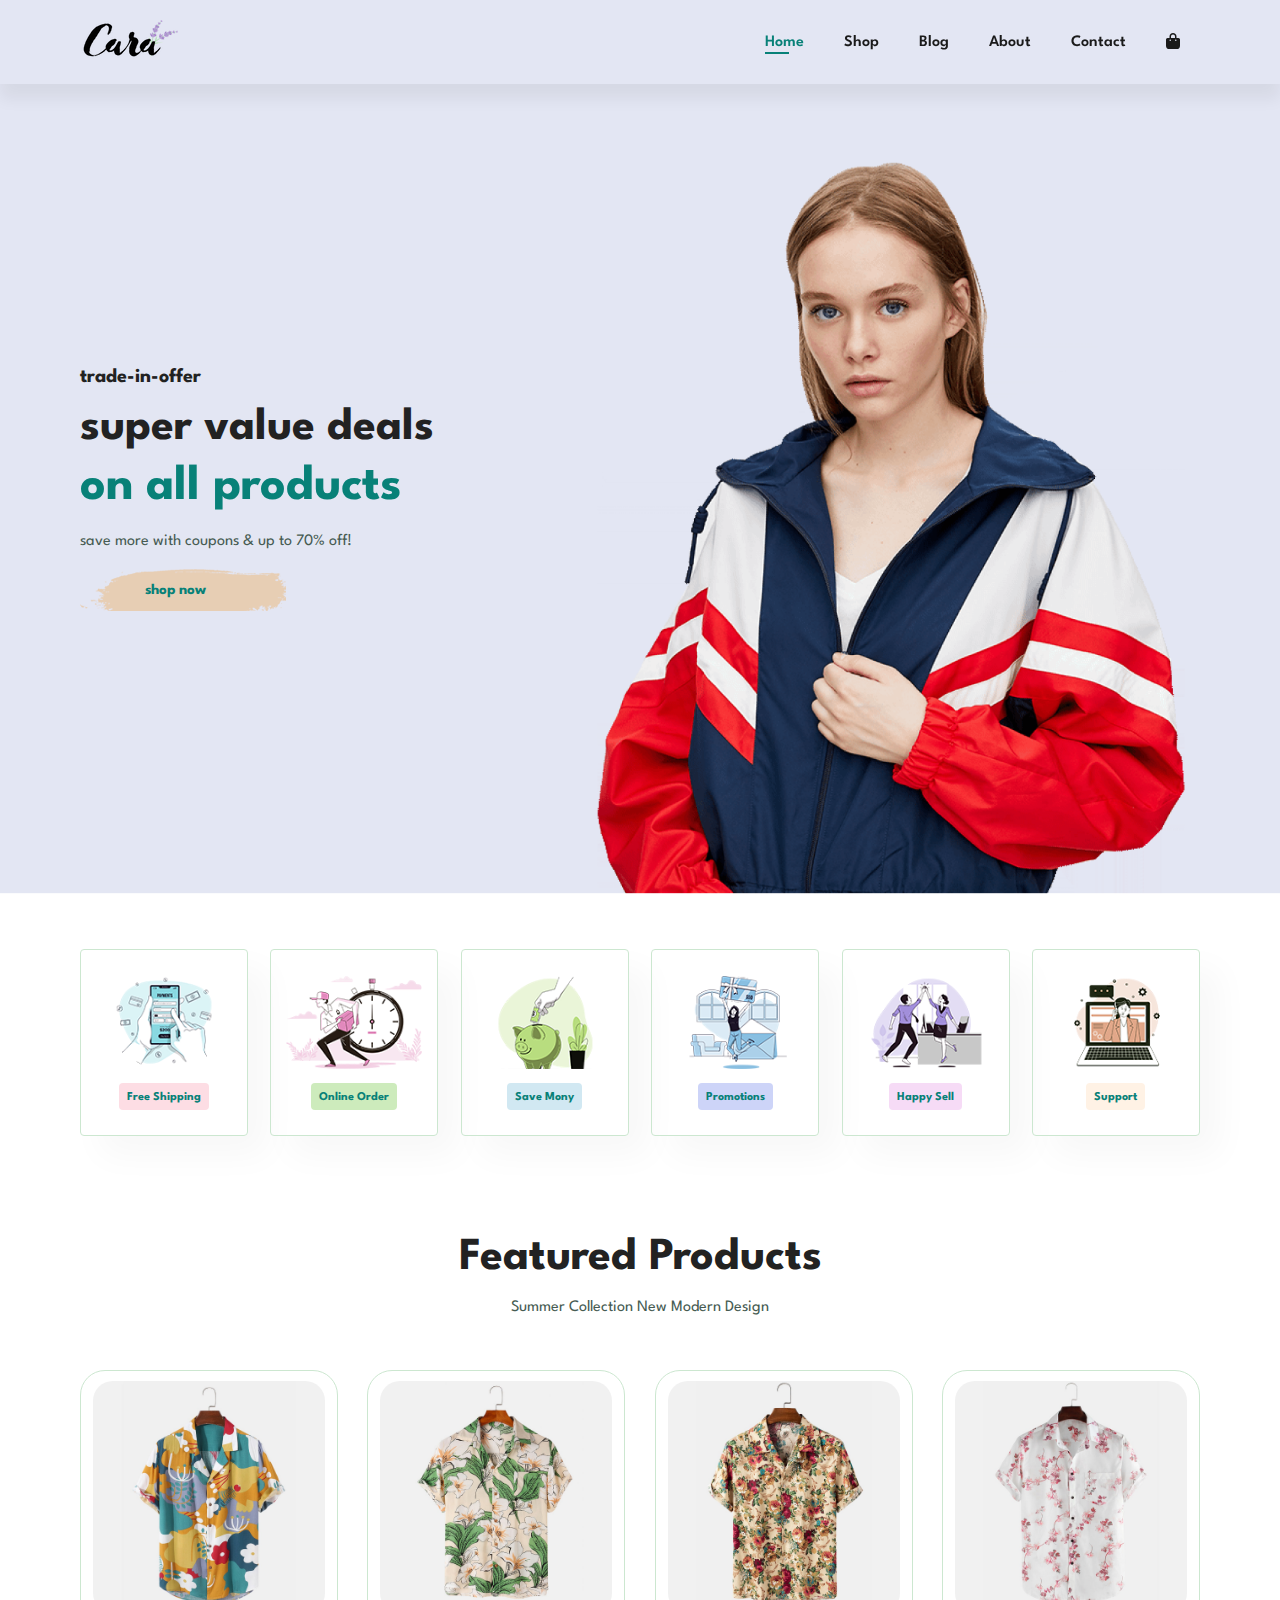
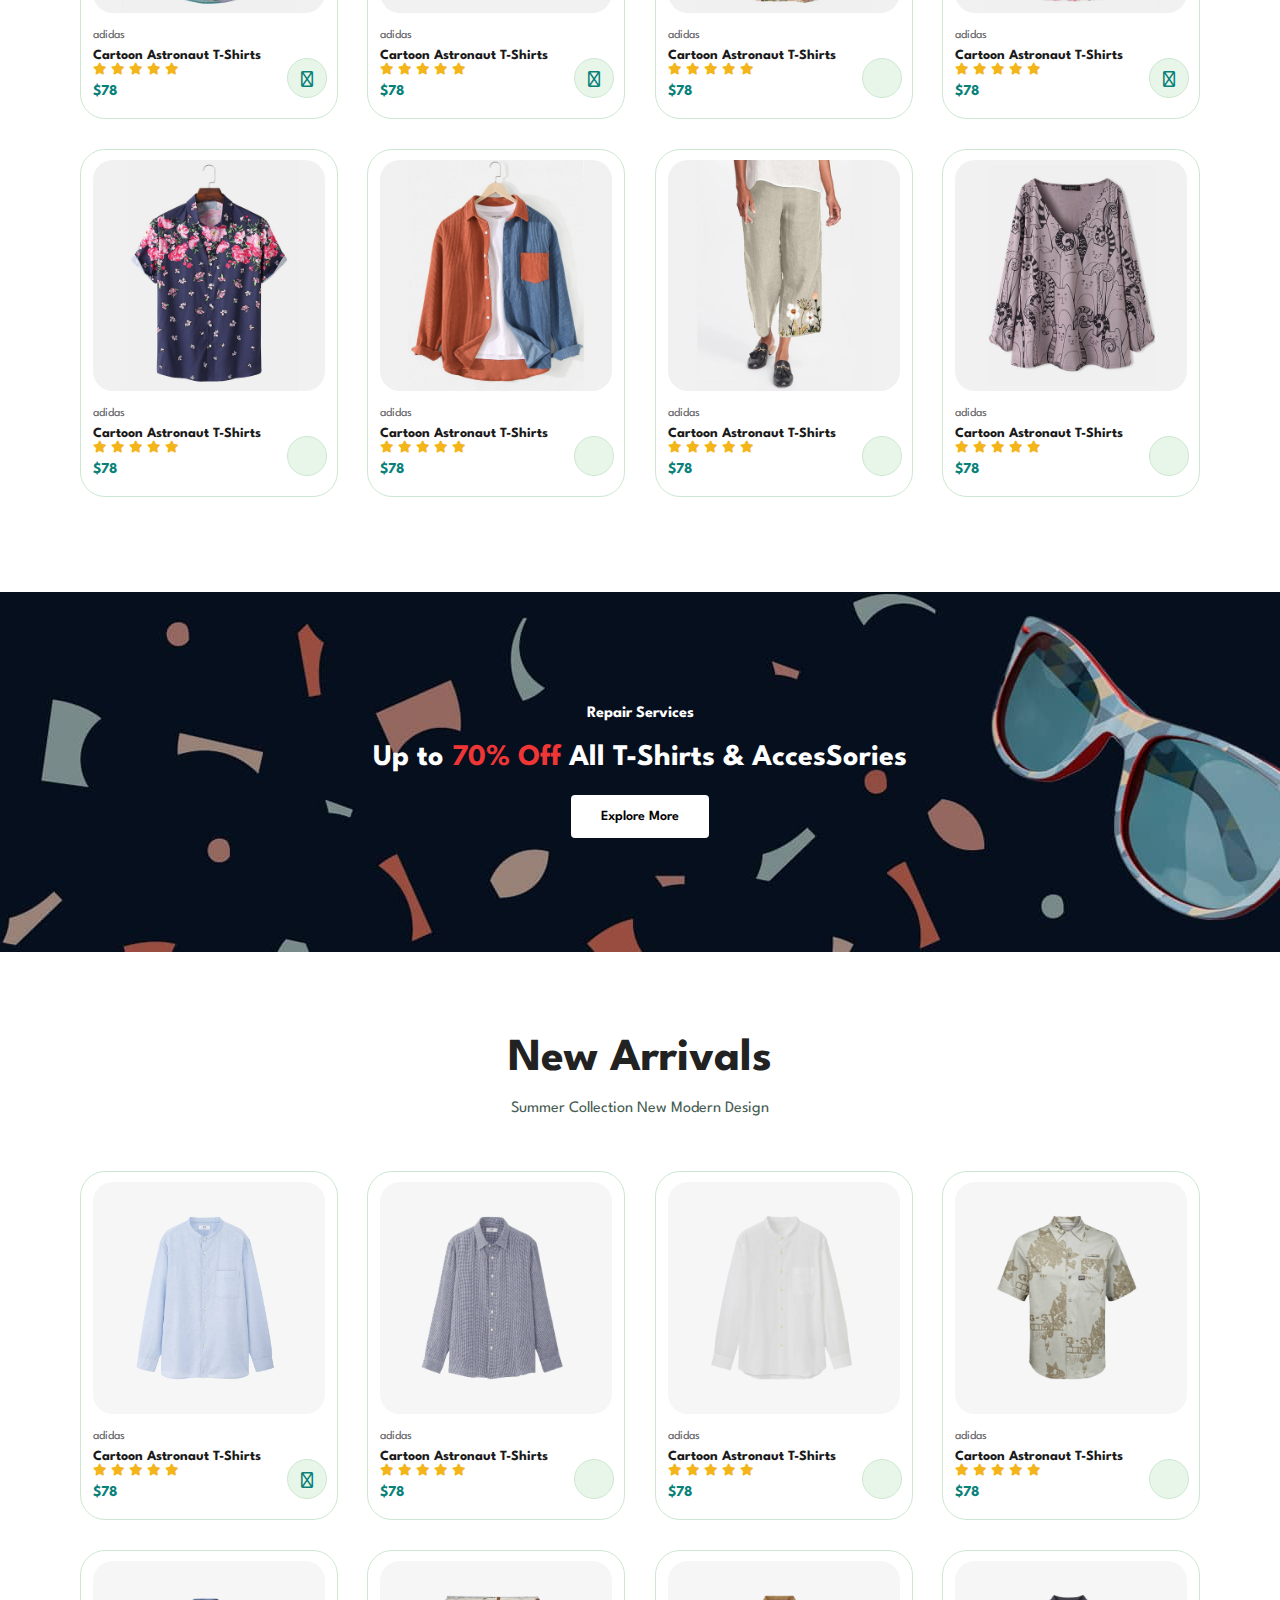
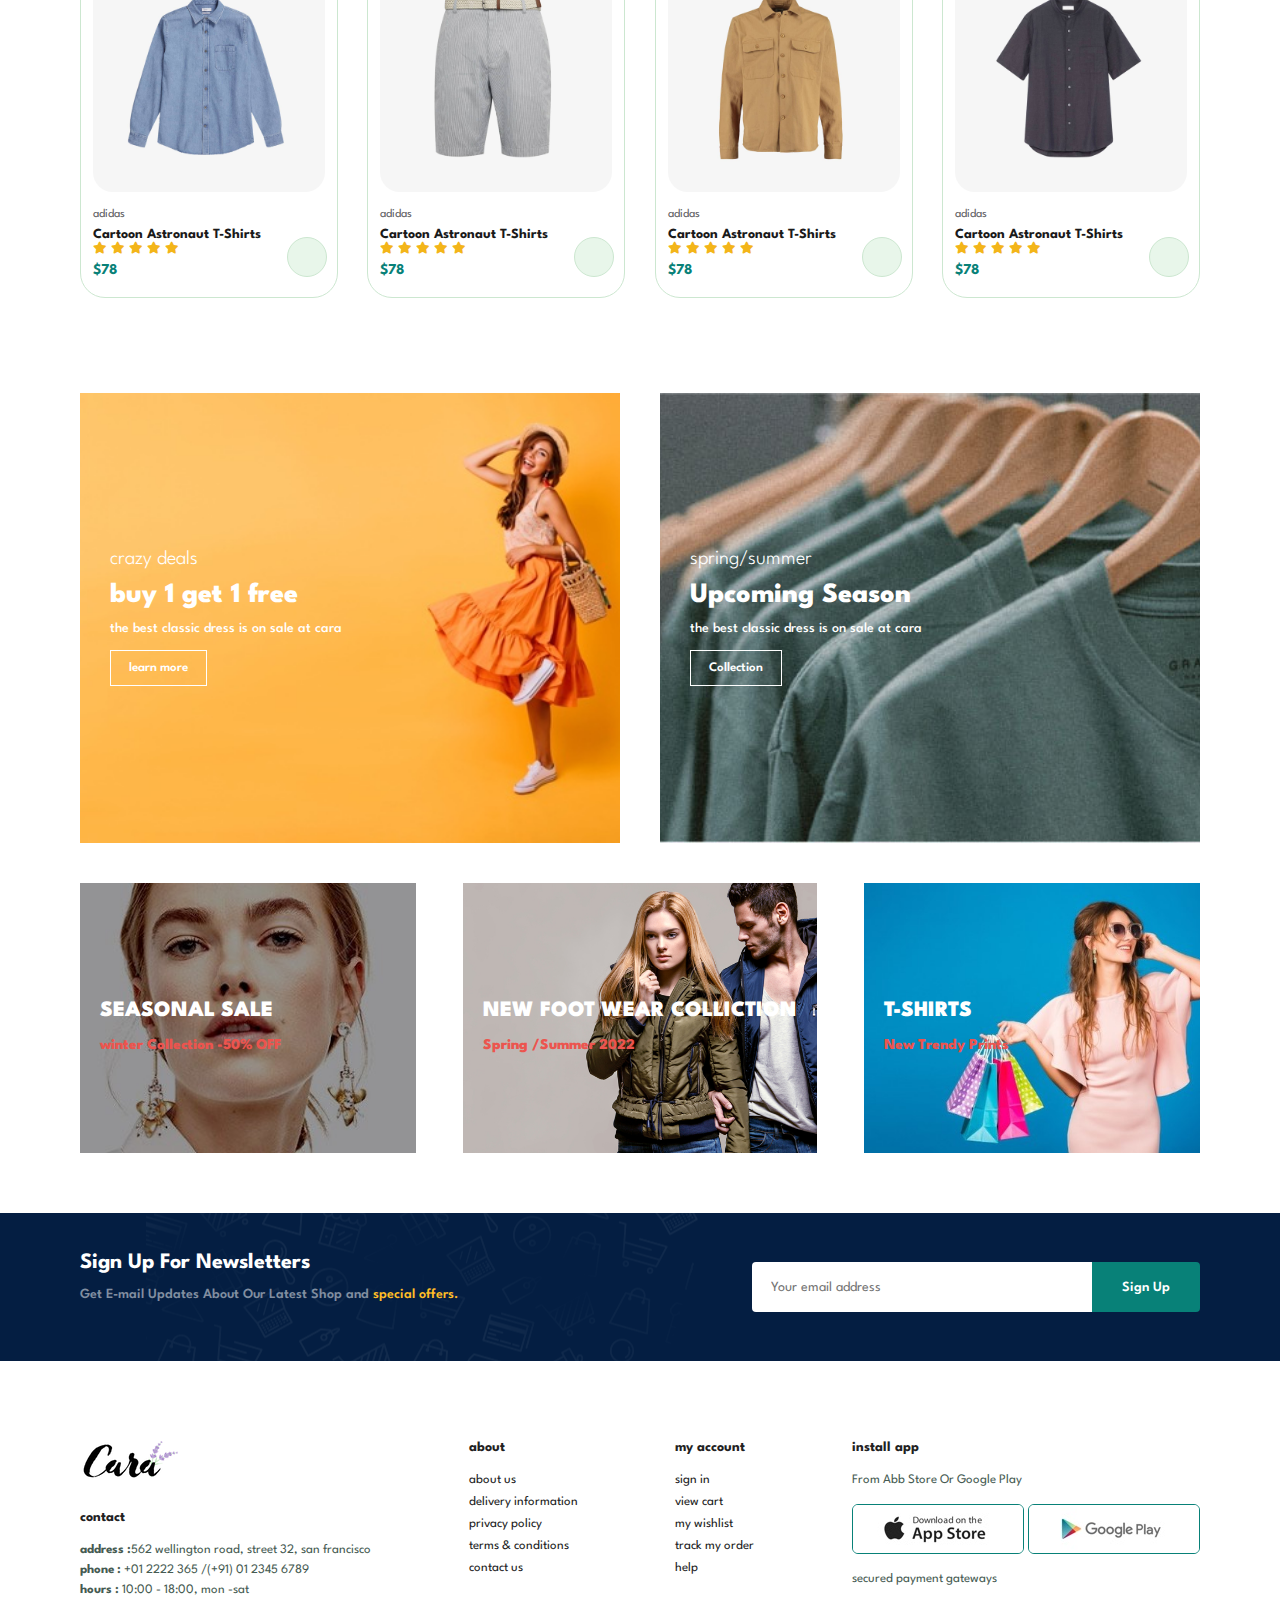
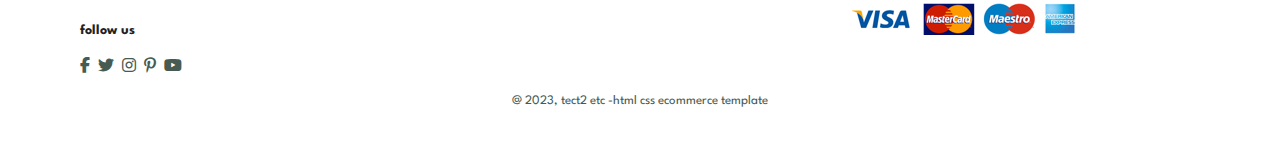
==== index.html @ 705644e5 "first commit" ====
<!DOCTYPE html>
<html lang="en">
  <head>
    <meta charset="UTF-8" />
    <meta name="viewport" content="width=device-width, initial-scale=1.0" />
    <title>Document</title>
    <link rel="stylesheet" href="style.css" />

   
    <link rel="stylesheet" href="https://cdnjs.cloudflare.com/ajax/libs/font-awesome/6.4.2/css/all.min.css">
  </head>
  <body>
    <section id="header">
      <a href=""><img src="img/logo.png" class="logo" alt="" /></a>
      <div>
        <ul id="navbar">
          <li><a class="active" href="index.html">Home</a></li>
          <li><a href="shop.html">Shop</a></li>
          <li><a href="blog.html">Blog</a></li>
          <li><a href="about.html">About</a></li>
          <li><a href="contact.html">Contact</a></li>
          <li id="lg-bag"><a href="cart.html"> <i class="fa-solid fa-bag-shopping"></i></a></li>
          <a href="" id="close"><i class="fa-solid fa-xmark"></i></a>
        </ul>
      </div>
      <div id="mobile">
        <a href="cart.html"> <i class="fa-solid fa-bag-shopping"></i></a>

        <i id="bar" class="fas fa-outdent"></i>
      </div>
    </section>

    <section id="hero">
      <h4>trade-in-offer</h4>
      <h2>super value deals</h2>
      <h1>on all products</h1>
      <p>save more with coupons & up to 70% off!</p>
      <button>shop now</button>
    </section>

    <section id="feature" class="section-p1">
      <div class="fe-box">
        <img src="img/features/f1.png" alt="" />
        <h6>Free Shipping</h6>
      </div>

      <div class="fe-box">
        <img src="img/features/f2.png" alt="" />
        <h6>Online Order</h6>
      </div>
      <div class="fe-box">
        <img src="img/features/f3.png" alt="" />
        <h6>Save Mony</h6>
      </div>
      <div class="fe-box">
        <img src="img/features/f4.png" alt="" />
        <h6>Promotions</h6>
      </div>
      <div class="fe-box">
        <img src="img/features/f5.png" alt="" />
        <h6>Happy Sell</h6>
      </div>
      <div class="fe-box">
        <img src="img/features/f6.png" alt="" />
        <h6>Support</h6>
      </div>
    </section>
    <section id="product1" class="section-p1">
      <h2>Featured Products</h2>
      <p>Summer Collection New Modern Design</p>
      <div class="pro-container">
        <div class="pro">
          <img src="img/products/f1.jpg" alt="" />
          <div class="des">
            <span>adidas</span>
            <h5>Cartoon Astronaut T-Shirts</h5>
            <div class="star">
              <i class="fas fa-star"></i>
              <i class="fas fa-star"></i>
              <i class="fas fa-star"></i>
              <i class="fas fa-star"></i>
              <i class="fas fa-star"></i>
      
            </div>
            <h4>$78</h4>
          </div>
          <a href=""><i class="fa-solid fa-cart-shopping cart" ></i></a>
        </div>
        <div class="pro">
          <img src="img/products/f2.jpg" alt="" />
          <div class="des">
            <span>adidas</span>
            <h5>Cartoon Astronaut T-Shirts</h5>
            <div class="star">
              <i class="fas fa-star"></i>
              <i class="fas fa-star"></i>
              <i class="fas fa-star"></i>
              <i class="fas fa-star"></i>
              <i class="fas fa-star"></i>
            </div>
            <h4>$78</h4>
          </div>
          <a href=""><i class="fa-solid fa-cart-shopping  cart"></i></a>
        </div>
        <div class="pro">
          <img src="img/products/f3.jpg" alt="" />
          <div class="des">
            <span>adidas</span>
            <h5>Cartoon Astronaut T-Shirts</h5>
            <div class="star">
              <i class="fas fa-star"></i>
              <i class="fas fa-star"></i>
              <i class="fas fa-star"></i>
              <i class="fas fa-star"></i>
              <i class="fas fa-star"></i>
            </div>
            <h4>$78</h4>
          </div>
          <a href=""><i class="fal fa-shopping-cart cart"></i></a>
        </div>
        <div class="pro">
          <img src="img/products/f4.jpg" alt="" />
          <div class="des">
            <span>adidas</span>
            <h5>Cartoon Astronaut T-Shirts</h5>
            <div class="star">
              <i class="fas fa-star"></i>
              <i class="fas fa-star"></i>
              <i class="fas fa-star"></i>
              <i class="fas fa-star"></i>
              <i class="fas fa-star"></i>
            </div>
            <h4>$78</h4>
          </div>
          <a href=""><i class="fa-solid fa-cart-shopping cart"></i></a>
        </div>
        <div class="pro">
          <img src="img/products/f5.jpg" alt="" />
          <div class="des">
            <span>adidas</span>
            <h5>Cartoon Astronaut T-Shirts</h5>
            <div class="star">
              <i class="fas fa-star"></i>
              <i class="fas fa-star"></i>
              <i class="fas fa-star"></i>
              <i class="fas fa-star"></i>
              <i class="fas fa-star"></i>
            </div>
            <h4>$78</h4>
          </div>
          <a href=""><i class="fal fa-shopping-cart cart"></i></a>
        </div>
        <div class="pro">
          <img src="img/products/f6.jpg" alt="" />
          <div class="des">
            <span>adidas</span>
            <h5>Cartoon Astronaut T-Shirts</h5>
            <div class="star">
              <i class="fas fa-star"></i>
              <i class="fas fa-star"></i>
              <i class="fas fa-star"></i>
              <i class="fas fa-star"></i>
              <i class="fas fa-star"></i>
            </div>
            <h4>$78</h4>
          </div>
          <a href=""><i class="fal fa-shopping-cart cart"></i></a>
        </div>
        <div class="pro">
          <img src="img/products/f7.jpg" alt="" />
          <div class="des">
            <span>adidas</span>
            <h5>Cartoon Astronaut T-Shirts</h5>
            <div class="star">
              <i class="fas fa-star"></i>
              <i class="fas fa-star"></i>
              <i class="fas fa-star"></i>
              <i class="fas fa-star"></i>
              <i class="fas fa-star"></i>
            </div>
            <h4>$78</h4>
          </div>
          <a href=""><i class="fal fa-shopping-cart cart"></i></a>
        </div>
        <div class="pro">
          <img src="img/products/f8.jpg" alt="" />
          <div class="des">
            <span>adidas</span>
            <h5>Cartoon Astronaut T-Shirts</h5>
            <div class="star">
              <i class="fas fa-star"></i>
              <i class="fas fa-star"></i>
              <i class="fas fa-star"></i>
              <i class="fas fa-star"></i>
              <i class="fas fa-star"></i>
            </div>
            <h4>$78</h4>
          </div>
          <a href=""><i class="fal fa-shopping-cart cart"></i></a>
        </div>
      </div>
    </section>
    <section id="banner" class="section-m1">
      <h4>
        Repair Services
      </h4>
      <h2>Up to <span>70% Off</span> All T-Shirts & AccesSories</h2>
      <button class="normal"> Explore More</button>

    </section>
    <section id="product1" class="section-p1">
        <h2>New Arrivals</h2>
        <p>Summer Collection New Modern Design</p>
        <div class="pro-container">
          <div class="pro">
            <img src="img/products/n1.jpg" alt="" />
            <div class="des">
              <span>adidas</span>
              <h5>Cartoon Astronaut T-Shirts</h5>
              <div class="star">
                <i class="fas fa-star"></i>
                <i class="fas fa-star"></i>
                <i class="fas fa-star"></i>
                <i class="fas fa-star"></i>
                <i class="fas fa-star"></i>
              </div>
              <h4>$78</h4>
            </div>
            <a href=""><i class="fas fa-shopping-cart cart"></i></a>
          </div>
          <div class="pro">
            <img src="img/products/n2.jpg" alt="" />
            <div class="des">
              <span>adidas</span>
              <h5>Cartoon Astronaut T-Shirts</h5>
              <div class="star">
                <i class="fas fa-star"></i>
                <i class="fas fa-star"></i>
                <i class="fas fa-star"></i>
                <i class="fas fa-star"></i>
                <i class="fas fa-star"></i>
              </div>
              <h4>$78</h4>
            </div>
            <a href=""><i class="fal fa-shopping-cart cart"></i></a>
          </div>
          <div class="pro">
            <img src="img/products/n3.jpg" alt="" />
            <div class="des">
              <span>adidas</span>
              <h5>Cartoon Astronaut T-Shirts</h5>
              <div class="star">
                <i class="fas fa-star"></i>
                <i class="fas fa-star"></i>
                <i class="fas fa-star"></i>
                <i class="fas fa-star"></i>
                <i class="fas fa-star"></i>
              </div>
              <h4>$78</h4>
            </div>
            <a href=""><i class="fal fa-shopping-cart cart"></i></a>
          </div>
          <div class="pro">
            <img src="img/products/n4.jpg" alt="" />
            <div class="des">
              <span>adidas</span>
              <h5>Cartoon Astronaut T-Shirts</h5>
              <div class="star">
                <i class="fas fa-star"></i>
                <i class="fas fa-star"></i>
                <i class="fas fa-star"></i>
                <i class="fas fa-star"></i>
                <i class="fas fa-star"></i>
              </div>
              <h4>$78</h4>
            </div>
            <a href=""><i class="fal fa-shopping-cart cart"></i></a>
          </div>
          <div class="pro">
            <img src="img/products/n5.jpg" alt="" />
            <div class="des">
              <span>adidas</span>
              <h5>Cartoon Astronaut T-Shirts</h5>
              <div class="star">
                <i class="fas fa-star"></i>
                <i class="fas fa-star"></i>
                <i class="fas fa-star"></i>
                <i class="fas fa-star"></i>
                <i class="fas fa-star"></i>
              </div>
              <h4>$78</h4>
            </div>
            <a href=""><i class="fal fa-shopping-cart cart"></i></a>
          </div>
          <div class="pro">
            <img src="img/products/n6.jpg" alt="" />
            <div class="des">
              <span>adidas</span>
              <h5>Cartoon Astronaut T-Shirts</h5>
              <div class="star">
                <i class="fas fa-star"></i>
                <i class="fas fa-star"></i>
                <i class="fas fa-star"></i>
                <i class="fas fa-star"></i>
                <i class="fas fa-star"></i>
              </div>
              <h4>$78</h4>
            </div>
            <a href=""><i class="fal fa-shopping-cart cart"></i></a>
          </div>
          <div class="pro">
            <img src="img/products/n7.jpg" alt="" />
            <div class="des">
              <span>adidas</span>
              <h5>Cartoon Astronaut T-Shirts</h5>
              <div class="star">
                <i class="fas fa-star"></i>
                <i class="fas fa-star"></i>
                <i class="fas fa-star"></i>
                <i class="fas fa-star"></i>
                <i class="fas fa-star"></i>
              </div>
              <h4>$78</h4>
            </div>
            <a href=""><i class="fal fa-shopping-cart cart"></i></a>
          </div>
          <div class="pro">
            <img src="img/products/n8.jpg" alt="" />
            <div class="des">
              <span>adidas</span>
              <h5>Cartoon Astronaut T-Shirts</h5>
              <div class="star">
                <i class="fas fa-star"></i>
                <i class="fas fa-star"></i>
                <i class="fas fa-star"></i>
                <i class="fas fa-star"></i>
                <i class="fas fa-star"></i>
              </div>
              <h4>$78</h4>
            </div>
            <a href=""><i class="fal fa-shopping-cart cart"></i></a>
          </div>
        </div>
      </section>
      <section id="sm-banner" class="section-p1">
        <div class="banner-box">
            <h4>crazy deals</h4>
            <h2>buy 1 get 1 free</h2>
            <span>the best classic dress is on sale at cara</span>
            <button class="white">learn more</button>
        </div>
        <div class="banner-box banner-box2">
            <h4>spring/summer</h4>
            <h2>Upcoming Season</h2>
            <span>the best classic dress is on sale at cara</span>
            <button class="white">Collection</button>
        </div>


      </section>
      <section id="banner3">
<div class="banner-box">
    <h2>SEASONAL SALE</h2>
    <h3>winter Collection -50% OFF</h3>
</div>
<div class="banner-box  banner-box2">
    <h2>NEW FOOT WEAR COLLICTION</h2>
    <h3>Spring /Summer 2022</h3>
</div><div class="banner-box banner-box3">
    <h2>T-SHIRTS</h2>
    <h3>New Trendy Prints</h3>
</div>
      </section>
<section id="newsletter" class="section-p1 section-m1">
  <div class="newstext">
    <h4>Sign Up For Newsletters</h4>
    <p>Get E-mail Updates About Our Latest Shop and <span>special offers.</span></p>
  </div>
  <div class="form">
    <input type="text" placeholder="Your email address">
  
    <button class="normal">Sign Up</button>
  </div>
</section>
<footer class="section-p1">
<div class="col">
  <img class="logo" src="img/logo.png" alt="">
  <h4>contact</h4>
  <p><strong>address :</strong>562 wellington road, street 32, san francisco</p>
  <p><strong>phone :</strong> +01 2222 365 /(+91) 01 2345 6789</p>
  <p><strong>hours :</strong> 10:00 - 18:00, mon -sat</p>
  <div class="follow">
    <h4>follow us</h4>
    <div class="icon">
      <i class="fab fa-facebook-f"></i>
      <i class="fab fa-twitter"></i>
      <i class="fab fa-instagram"></i>
      <i class="fab fa-pinterest-p"></i>
      <i class="fab fa-youtube"></i>

    </div>
  </div>
</div>

<div class="col">
  <h4>about</h4>
  <a href="">about us</a>
  <a href=""> delivery information</a>
  <a href="">privacy policy</a>
  <a href="">terms & conditions</a>
  <a href="">contact us</a>
</div>

<div class="col">
  <h4>my account</h4>
  <a href="">sign in</a>
  <a href=""> view cart</a>
  <a href="">my wishlist</a>
  <a href="">track my order</a>
  <a href="">help</a>
</div>
<div class="col install">
<h4>install app</h4>
<p>From Abb Store Or Google Play</p>
<div class="row">
  <img src="img/pay/app.jpg" alt="">
  <img src="img/pay/play.jpg" alt="">

</div>
<p>secured payment gateways</p>
<img src="img/pay/pay.png" alt="">
</div>
<div class="copyright">
  <p>@ 2023, tect2 etc -html css ecommerce template</p>
</div>
</footer>


    <script src="script.js"></script>
  </body>
</html>
---- style.css ----
@import url("https://fonts.googleapis.com/css2?family=Spartan:wght@100;200;300;400;500;600;700;800;900&display=swap");
* {
  margin: 0;
  padding: 0;
  box-sizing: border-box;
  font-family: "Spartan", sans-serif;
}

html {
  scroll-behavior: smooth;
}

/* Global Styles */

h1 {
  font-size: 50px;
  line-height: 64px;
  color: #222;
}

h2 {
  font-size: 46px;
  line-height: 54px;
  color: #222;
}

h4 {
  font-size: 20px;
  color: #222;
}

h6 {
  font-weight: 700;
  font-size: 12px;
}

p {
  font-size: 16px;
  color: #465b52;
  margin: 15px 0 20px 0;
}

.section-p1 {
  padding: 40px 80px;
}

.section-m1 {
  margin: 40px 0;
}
button.normal {
  font-size: 14px;
  font-weight: 600;
  padding: 15px 30px;
  color: #000;
  background-color: #fff;
  border-radius: 4px;
  cursor: pointer;
  border: none;
  outline: none;
  transition: 0.2s;
}
button.white {
  font-size: 13px;
  font-weight: 600;
  padding: 11px 18px;
  color: #fff;
  background-color: transparent;
  cursor: pointer;
  border: 1px solid #fff;
  outline: none;
  transition: 0.2s;
}

body {
  width: 100%;
}

/* header */
#header {
  display: flex;
  align-items: center;
  justify-content: space-between;
  padding: 20px 80px;
  background: #e3e6f3;
  box-shadow: 0 15px 15px rgba(0, 0, 0, 0.06);
  z-index: 999;
  position: sticky;
  top: 0px;
  left: 0;
}

#navbar {
  display: flex;
  align-items: center;
  justify-content: space-between;
}
#navbar li {
  list-style: none;
  padding: 0 20px;
  position: relative;
}

#navbar li a {
  text-decoration: none;
  font-size: 16px;
  font-weight: 600;
  color: #1a1a1a;
  transition: 0.3s ease;
}
#navbar li a:hover,
#navbar li a.active {
  color: #088178;
}
#navbar li a.active::after,
#navbar li a:hover::after {
  content: "";
  width: 30%;
  height: 2px;
  background: #088178;
  position: absolute;
  bottom: -4px;
  left: 20px;
}
#mobile {
  display: none;
  align-items: center;
}
#close {
  display: none;
}

/* home page */
#hero {
  background-image: url("img/hero4.png");
  width: 100%;
  height: 90vh;
  background-size: cover;
  background-position: top 25% right 0;
  padding: 0px 80px;
  /* da = el arba3 stor ele t7t0 */
  /* padding-top: 150px; */
  display: flex;
  flex-direction: column;
  justify-content: center;
  align-items: flex-start;
}
#hero h4 {
  padding-bottom: 15px;
}
#hero h1 {
  color: #088178;
}
#hero button {
  background-image: url("img/button.png");
  background-color: transparent;
  color: #088178;
  border: 0;
  padding: 14px 80px 14px 65px;
  background-repeat: no-repeat;
  cursor: pointer;
  font-weight: 700;
  font-size: 15px;
}
/* feature section  
 */
#feature .fe-box {
  width: 168px;
  text-align: center;
  padding: 25px 15px;
  box-shadow: 20px 20px 34px #07070708;
  border: 1px solid #cce7d0;
  border-radius: 4px;
  margin: 15px 0;
}
#feature .fe-box:hover {
  box-shadow: 10px 10px 54px rgba(70, 62, 221, 0.1);
}

#feature .fe-box img {
  width: 100%;
  margin-bottom: 10px;
}

#feature .fe-box h6 {
  display: inline-block;
  padding: 9px 8px 6px 8px;
  background-color: #fddde4;
  color: #088178;
  line-height: 1;
  border-radius: 4px;
}
#feature {
  display: flex;
  align-items: center;
  justify-content: space-between;
  flex-wrap: wrap;
}
#feature .fe-box:nth-child(2) h6 {
  background-color: #cdebbc;
}
#feature .fe-box:nth-child(3) h6 {
  background-color: #d1e8f2;
}
#feature .fe-box:nth-child(4) h6 {
  background-color: #cdd4f8;
}
#feature .fe-box:nth-child(5) h6 {
  background-color: #f6dbf6;
}
#feature .fe-box:nth-child(6) h6 {
  background-color: #fff2e5;
}

/* featured product 
 */
#product1 {
  text-align: center;
}
#product1 .pro-container {
  display: flex;
  justify-content: space-between;
  padding-top: 20px;
  flex-wrap: wrap;
}
#product1 .pro {
  width: 23%;
  min-width: 250px;
  padding: 10px 12px;
  border: 1px solid #cce7d0;
  border-radius: 25px;
  cursor: pointer;
  box-shadow: 20px 20px 30px hsla(0, 0, 0, 0.02);
  margin: 15px 0;
  transition: 0.2s ease;
  position: relative;
}
#product1 .pro:hover {
  box-shadow: 20px 20px 30px hsla(0, 0, 0, 0.06);
}
#product1 .pro img {
  width: 100%;
  border-radius: 20px;
}
#product1 .pro .des {
  text-align: start;
  padding: 10px 0;
}
#product1 .pro .des span {
  color: #606063;
  font-size: 12px;
}
#product1 .pro .des h5 {
  padding-top: 7px;
  color: #1a1a1a;
  font-size: 14px;
}
#product1 .pro .des i {
  font-size: 12px;
  color: rgb(243, 181, 25);
}
#product1 .pro .des h4 {
  padding-top: 7px;
  color: #088178;
  font-weight: 700px;
  font-size: 15px;
}
#product1 .pro .cart {
  width: 40px;
  height: 40px;
  line-height: 40px;
  border-radius: 50%;
  background-color: #e8f6ea;
  font-weight: 500;
  color: #088178;
  border: 1px solid #cce7d0;
  position: absolute;
  bottom: 20px;
  right: 10px;
}
/* banner section-------------------  */

#banner {
  display: flex;
  flex-direction: column;
  justify-content: center;
  align-items: center;
  text-align: center;
  /* ليه مستخدمش السطر الاخير لوحدوو */
  background-image: url(img/banner/b2.jpg);
  width: 100%;
  height: 40vh;
  background-size: cover;
  background-position: center;
}
#banner h4 {
  color: #fff;
  font-size: 16px;
}
#banner h2 {
  color: #fff;
  font-size: 30px;
  padding: 10px 0;
}
#banner h2 span {
  color: #ef3636;
}
#banner button:hover {
  background-color: #088178;
  color: #fff;
}

/* small banners */
#sm-banner {
  display: flex;
  justify-content: space-between;
  flex-wrap: wrap;
}
#sm-banner .banner-box {
  display: flex;
  flex-direction: column;
  justify-content: center;
  align-items: flex-start;
  background-image: url(img/banner/b17.jpg);
  min-width: 540px;
  height: 50vh;
  background-size: cover;
  background-position: center;
  padding: 30px;
}
#sm-banner .banner-box2 {
  background-image: url(img/banner/b10.jpg);
}
#sm-banner .banner-box h4 {
  color: #fff;
  font-size: 20px;
  font-weight: 300;
}
#sm-banner .banner-box h2 {
  color: #fff;
  font-size: 28px;
  font-weight: 800;
}
#sm-banner .banner-box span {
  color: #fff;
  font-size: 14px;
  font-weight: 500;
  padding-bottom: 15px;
}
#sm-banner .banner-box:hover button {
  background-color: #088178;
  border: 1px solid #088178;
}
/* banner3.............. */
#banner3 .banner-box {
  display: flex;
  flex-direction: column;
  justify-content: center;
  align-items: flex-start;
  background-image: url(img/banner/b7.jpg);
  min-width: 30%;
  height: 30vh;
  background-size: cover;
  background-position: center;
  padding: 0 20px;
  margin-bottom: 20px;
}
#banner3 h2 {
  color: #fff;
  font-size: 22px;
  font-weight: 900;
}
#banner3 h3 {
  color: #ec544e;
  font-size: 15px;
  font-weight: 800;
}
#banner3 {
  display: flex;
  flex-wrap: wrap;
  justify-content: space-between;
  padding: 0 80px;
}
#banner3 .banner-box2 {
  background-image: url(img/banner/b4.jpg);
}
#banner3 .banner-box3 {
  background-image: url(img/banner/b18.jpg);
}
/* NEWS LETTER SECTION */

#newsletter {
  display: flex;
  align-items: center;
  justify-content: space-between;
  flex-wrap: wrap;
  background-image: url("img/banner/b14.png");
  background-repeat: no-repeat;
  background-position: 20% 30%;
  background-color: #041e42;
}
#newsletter h4 {
  font-size: 22px;
  font-weight: 700;
  color: #fff;
}
#newsletter p {
  font-size: 14px;
  font-weight: 600;
  color: #818ea0;
}
#newsletter p span {
  color: #ffbd27;
}
#newsletter input {
  height: 3.125rem;
  width: 100%;
  padding: 0 1.25em;
  font-size: 14px;
  border: 1px solid transparent;
  border-radius: 4px;
  outline: none;
  border-top-right-radius: 0;
  border-bottom-right-radius: 0;
}
#newsletter button {
  background-color: #088178;
  color: #fff;
  white-space: nowrap;
  border-top-left-radius: 0;
  border-bottom-left-radius: 0;
}
#newsletter .form {
  display: flex;
  width: 40%;
}

/* ............footer................. */
footer {
  display: flex;
  justify-content: space-between;
  flex-wrap: wrap;
}
footer .col {
  display: flex;
  flex-direction: column;
  align-items: flex-start;
  margin-bottom: 20px;
}
footer .logo {
  margin-bottom: 30px;
}

footer h4 {
  font-size: 14px;
  padding-bottom: 20px;
}
footer p {
  font-size: 13px;
  margin: 0 0 8px 0;
}
footer a {
  font-size: 13px;
  text-decoration: none;
  color: #222;
  margin-bottom: 10px;
}
footer .follow {
  margin-top: 20px;
}
footer .follow i {
  color: #465b52;
  padding-right: 4px;
  cursor: pointer;
}
footer .row img {
  border: 1px solid #088178;
  border-radius: 6px;
}
footer .install img {
  margin: 10px 0 15px 0;
}
footer .follow i:hover,
footer a:hover {
  color: #088178;
}

footer .copyright {
  width: 100%;
  text-align: center;
}



/* ------------------------------------ SHOP BAGE ----------------------------------------------- */
#page-header {
  background-image: url(img//banner/b1.jpg);
  height: 40vh;
  width: 100%;
  background-size: cover;
  display: flex;
  flex-direction: column;
  justify-content: center;
  text-align: center;
  padding: 14px;
}
#page-header h2,
#page-header p {
  color: #fff;
}
/* -------pagination---------------- */
#pagination {
  text-align: center;
}
#pagination a {
  text-decoration: none;
  background-color: #088178;
  padding: 15px 20px;
  border-radius: 4px;
  color: #fff;
  font-weight: 600;
}
#pagination a i {
  font-size: 16px;
  font-weight: 600;
}
/* --------------- single product---------------- */
#prodetails {
  display: flex;
  margin-top: 20px;
}
#prodetails .single-pro-img {
  width: 40%;
  margin-right: 50px;
}
#prodetails .small-img-group {
  display: flex;
  justify-content: space-between;
}
.small-img-col {
  flex-basis: 24%;
  cursor: pointer;
}
#prodetails .single-pro-details {
  width: 50%;
  padding-top: 30px;
}
#prodetails .single-pro-details h4 {
  padding: 40px 0 20px 0;
}
#prodetails .single-pro-details h2 {
  font-size: 26px;
}
#prodetails .single-pro-details select {
  display: block;
  padding: 5px 10px;
  margin-bottom: 10px;
}
#prodetails .single-pro-details input {
  width: 50px;
  height: 47px;
  padding-left: 10px;
  font-size: 10px;
  margin-right: 10px;
}
#prodetails .single-pro-details input:focus {
  outline: none;
}

#prodetails .single-pro-details button {
  background: #088178;
  color: #fff;
}
#prodetails .single-pro-details span {
  line-height: 25px;
}
/* -------------------------------------- blog bage-------------------------------- */
#page-header.blog-header {
  background-image: url(img/banner/b19.jpg);
}
#blog {
  padding: 150px 150px 0 150px;
}
#blog .blog-box {
  display: flex;
  align-items: center;
  width: 100%;
  position: relative;
  padding-bottom: 90px;
}
#blog .blog-img {
  width: 60%;
  margin-right: 40px;
}

#blog img {
  width: 100%;
  height: 300px;
  object-fit: cover;
}
#blog .blog-details a {
  text-decoration: none;
  font-size: 11px;
  color: #000;
  font-weight: 700;
  cursor: pointer;

  position: relative;
  transition: 0.3s;
}
#blog .blog-details a::after {
  content: "";
  width: 50px;
  height: 1px;
  background-color: #000;
  position: absolute;
  top: 4px;
  right: -60px;
}
#blog .blog-details a:hover {
  color: #088178;
}
#blog .blog-details a:hover::after {
  background-color: #088178;
}
#blog .blog-box h1 {
  position: absolute;
  top: -40px;
  left: 0;
  font-size: 70px;
  font-weight: 700;
  color: #c9cbce;
  z-index: -1;
}

/* --------------------------about page---------------- */
#page-header.about-header {
  background-image: url(img/about/banner.png);
}
#about-head {
  display: flex;
  align-items: center;
}
#about-head img {
  width: 50%;
  height: auto;
}
#about-head div {
  padding-left: 40px;
}
#about-app {
  text-align: center;
}
#about-app .video {
  width: 70%;
  height: 100%;
  margin: 30px auto 0 auto;
}
#about-app .video video {
  width: 100%;
  height: 100%;
  border-radius: 20px;
}
/* -----------------------contact page------------------------------ */
#contact-details{
  display: flex;
  align-items: center;
  justify-content: space-between;
}
#contact-details .details{
  width: 40%;
}
#contact-details .details span,
#form-details form span
{
  font-size: 12px;
}
#contact-details .details h2,
#form-details form h2
{
  font-size: 26px;
  line-height: 35px;
  padding: 20px 0;
}
#contact-details .details h3{
  font-size: 16px;
  padding-bottom: 15px;
}
#contact-details .details li{
  list-style: none;
  display: flex;
  padding: 10px 0;

}
#contact-details .details li i{
font-size: 14px;
padding-right: 22px;

}
#contact-details .details li p{
  font-size: 14px;
  margin: 0;
  
  }
  #contact-details .map{
    width: 55%;
    height: 400px;
    
    }
    #contact-details .map iframe{
      width: 100%;
      height: 100%;
      
      }
  
    /* ----------------------------------------------------------- */
    #form-details {
      display: flex;
      justify-content: space-between;
      padding: 80px;
      margin: 30px;
      border: 1px solid #e1e1e1;
    }
    #form-details form{
      width: 65%;
      display: flex;
      flex-direction: column;
      align-items: flex-start;
    }
    #form-details form input,
    #form-details form textarea
    {
      width: 100%;
      padding: 12px 15px;
      outline: none;
      margin-bottom: 20px;
      border: 1px solid #e1e1e1;
    
    }
    #form-details form button{
      background-color: #088178;
      color: #fff;
    }
    #form-details .people  div{
      padding-bottom: 25px;
      display: flex;
      align-items: flex-start;

    }
    #form-details .people div img{
      width: 65px;
      height: 65px;
      object-fit: cover;
      margin-right: 15px;
    }
    #form-details .people div p{
   margin: 0;
   font-size: 13px;
   line-height: 25px;
    }

    #form-details .people div p span{
      display: block;
      font-size: 16px;
      font-weight: 600;
      color: #000;
    
    }

/* --------------------------------- medium screen-------------------------- */
@media (max-width: 799px) {
  /*.........responsive sidebar menu.......... */

  .section-p1 {
    padding: 40px 40px;
  }
  #navbar {
    display: flex;
    flex-direction: column;
    align-items: flex-start;
    justify-content: flex-start;
    position: fixed;
    top: 0;
    right: -300px;
    height: 100vh;
    width: 300px;
    background-color: #e3e6f3;
    box-shadow: 0 40px 60px rgba(0, 0, 0, 0.1);
    padding: 80px 0 0 10px;
    transition: 0.3s;
  }
  #navbar.active {
    right: 0;
  }
  #navbar li {
    margin-bottom: 25px;
  }
  #mobile {
    display: flex;
    align-items: center;
  }
  #mobile i {
    color: #1a1a1a;
    font-size: 24px;
    padding-left: 20px;
  }
  #close {
    display: initial;
    position: absolute;
    top: 30px;
    left: 30px;
    color: #222;
    font-size: 24px;
  }

  #lg-bag {
    display: none;
  }
  #hero {
    height: 70vh;
    padding: 0px 80px;
    background-position: top 30% right 30%;
  }
  /* -----------responsive hero section --------- */
  #feature {
    justify-content: center;
  }
  #feature .fe-box {
    margin: 15px 15px;
  }
  /* ------------------------------------------- */
  #product1 .pro-container {
    justify-content: center;
  }
  #product1 .pro {
    margin: 15px;
  }
  #banner {
    height: 20vh;
  }
  /* -------------- */
  #sm-banner .banner-box {
    min-width: 100%;
    height: 30vh;
  }
  /* -------------- */
  #banner3 {
    padding: 0 40px;
  }
  #banner3 .banner-box {
    width: 28%;
  }
  /* ----------- */
  #newsletter .form {
    width: 70%;
  }
  /* ---------------contact bage-------------- */
  #form-details {
    padding:40px ;
  }
  #form-details form {
    width: 50%;
  }
}
/* -------------------------------------small screen------------------------------ */
@media (max-width: 477px) {
  .section-p1 {
    padding: 20px;
  }
  #header {
    padding: 10px 30px;
  }
  h1 {
    font-size: 38px;
  }
  h2 {
    font-size: 32px;
  }

  /* --------------- */
  #hero {
    padding: 0 20px;
    background-position: 55%;
  }
  /* --------------- */
  #feature {
    justify-content: space-between;
  }
  #feature .fe-box {
    width: 155px;
    margin: 0 0 15px 0;
  }
  /* -------------------- */
  #product1 .pro {
    width: 100%;
  }
  #banner {
    height: 40vh;
  }
  /* -------------- */
  #sm-banner .banner-box {
    height: 40vh;
  }
  #sm-banner .banner-box2 {
    margin-top: 20px;
  }
  /* -------------- */
  #banner3 {
    padding: 0 20px;
  }
  #banner3 .banner-box {
    width: 100%;
  }
  /* ----------- */
  #newsletter {
    padding: 40px 20px;
  }
  #newsletter .form {
    width: 100%;
  }
  /* ---------------- */
  footer .copyright {
    text-align: start;
  }
  /* --------------single product------------------- */
  #prodetails {
    display: flex;
    flex-direction: column;
  }

  #prodetails .single-pro-img {
    /* width: 100%; */
    min-width: 100%;
    margin-right: 0px;
  }
  #prodetails .single-pro-details {
    min-width: 100%;
    padding-left: 10px;
  }
  /* ------------blog page---------- */
  #blog {
    padding: 100px 20px 0 20px;
  }

  #blog .blog-box {
    display: flex;
    flex-direction: column;
    align-items: flex-start;
  }
  #blog .blog-img {
    width: 100%;
    margin-right: 0;
  }
  /* ---------about-bage----------- */
  #about-head {
    display: flex;
    flex-direction: column;

}
#about-head img {
  width: 100%;
  margin-bottom: 20px;
}
#about-head div {
  padding-left: 0px;
}
#about-app .video {
  width: 100%;
 
}
/* --------------contact bage------------------ */
#contact-details {
  display: flex;
  flex-direction: column;
  
}
#contact-details .details {
  width: 100%;
  margin-bottom: 30px;

}
#contact-details .map {
  width: 100%;
  
}
#form-details {

  padding: 30px 10px;
  margin: 10px;
  flex-wrap: wrap;
}
#form-details form {
  width: 100%;
  margin-bottom: 30px;
}
}
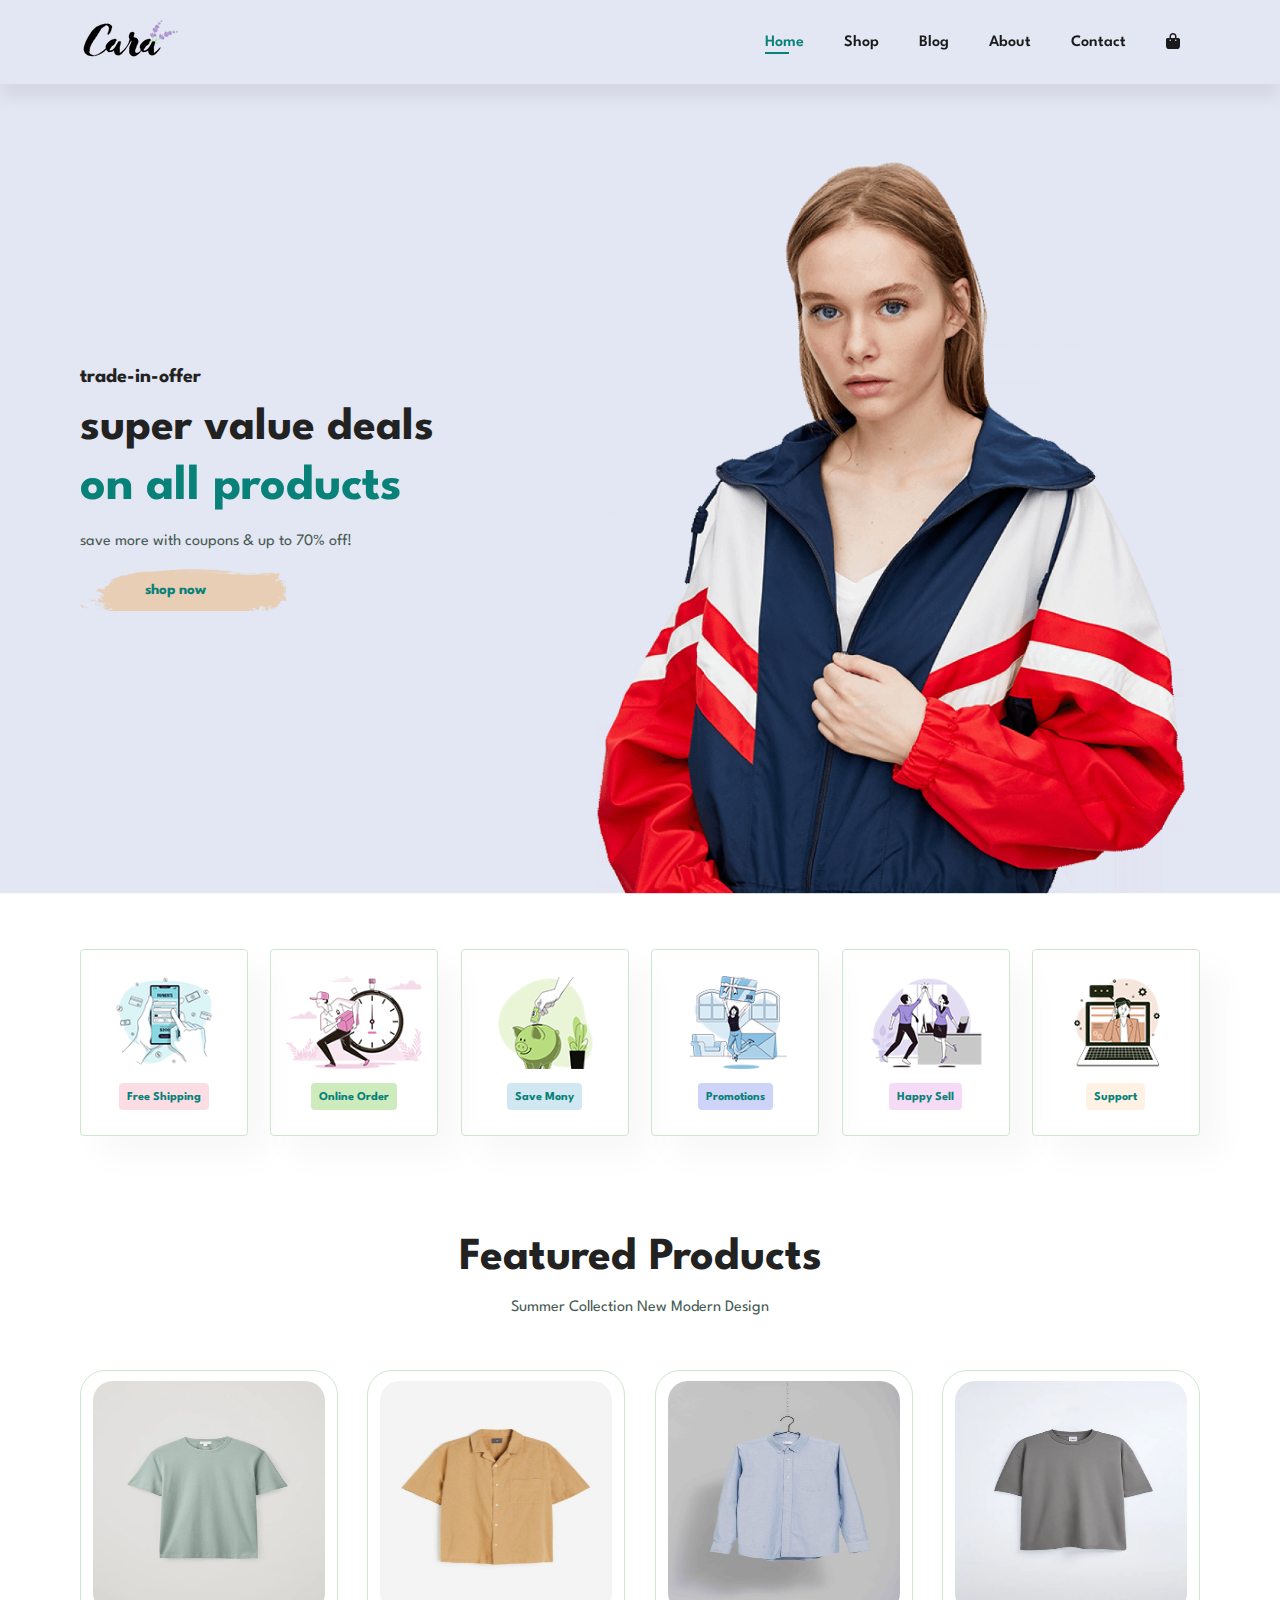
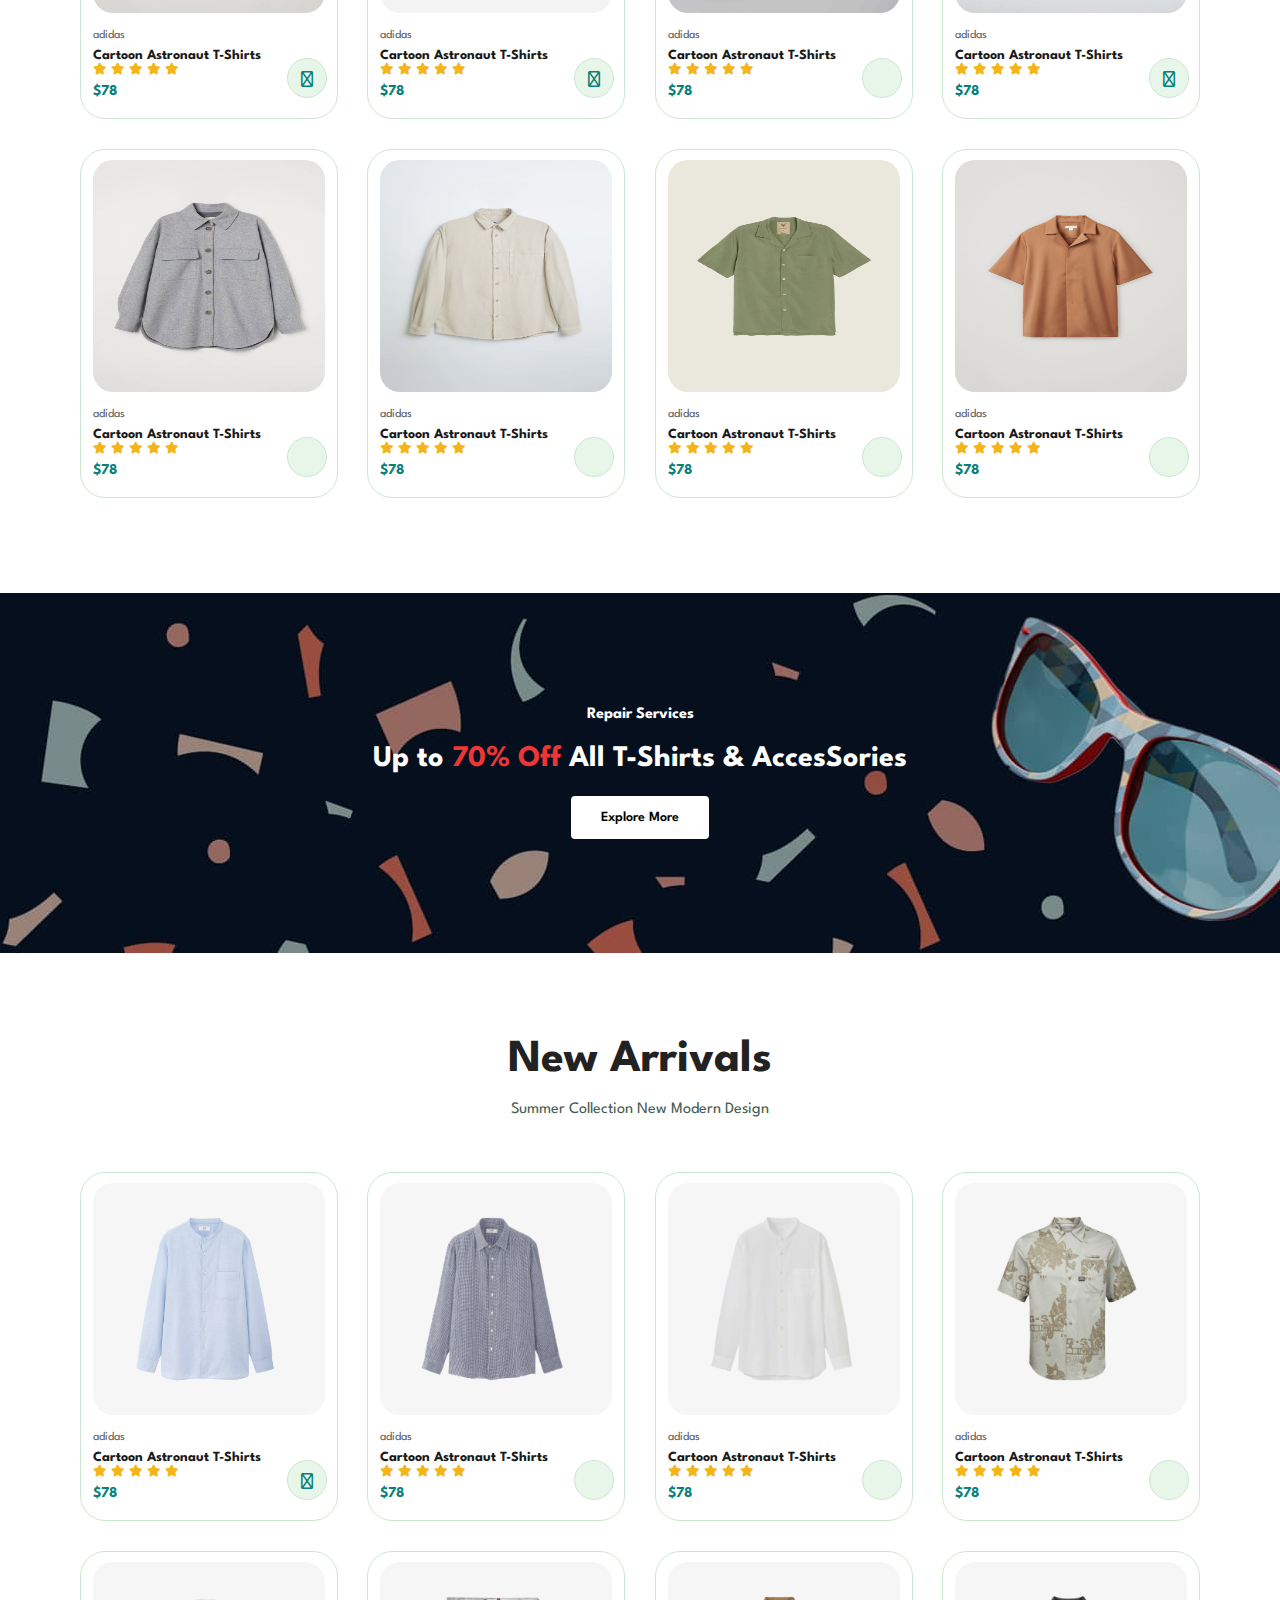
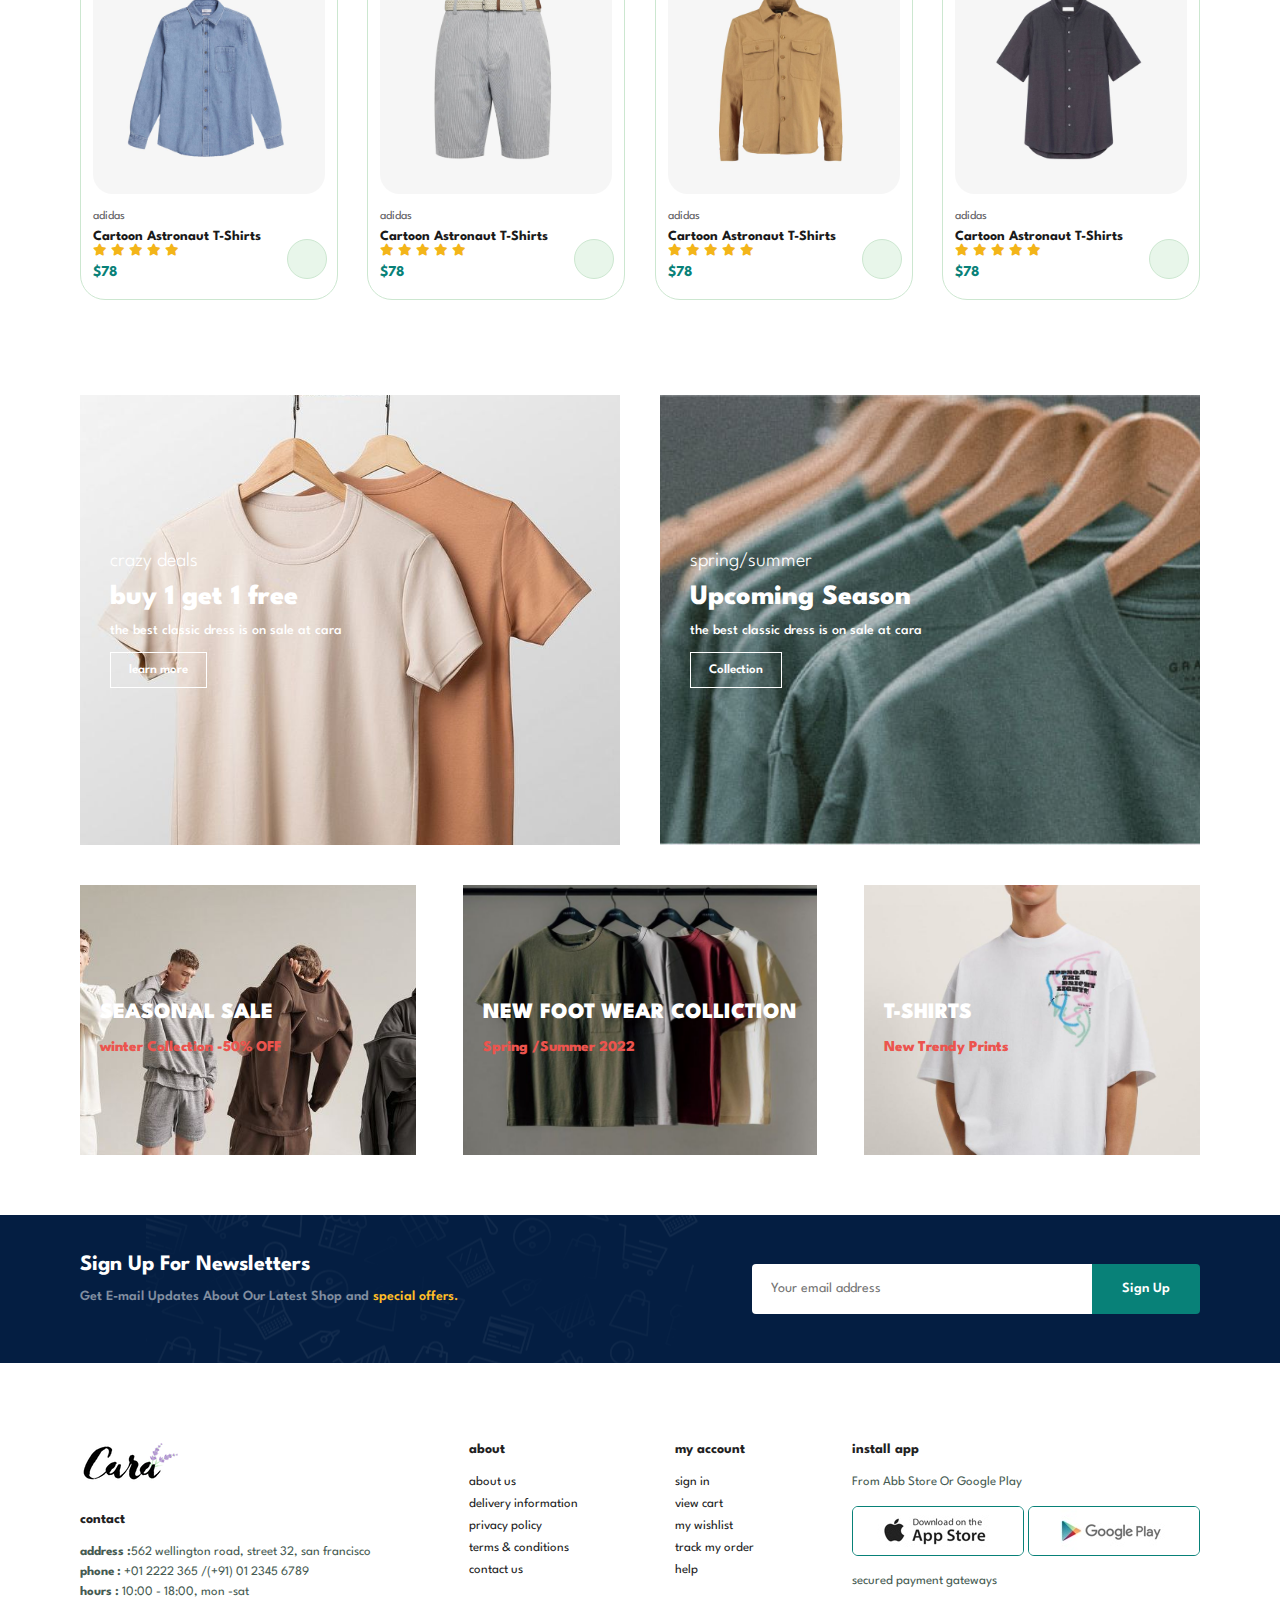
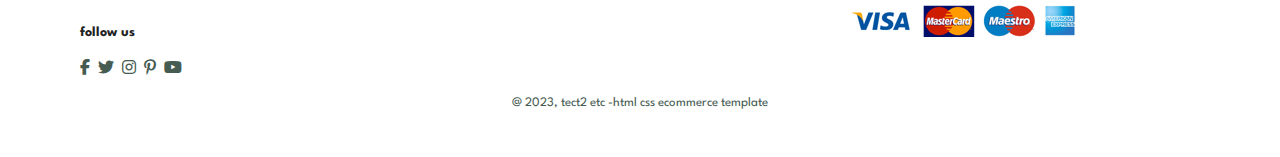
==== commit a82cdf4e: "Upload files" ====
--- a/index.html
+++ b/index.html
@@ -3,7 +3,7 @@
   <head>
     <meta charset="UTF-8" />
     <meta name="viewport" content="width=device-width, initial-scale=1.0" />
-    <title>Document</title>
+    <title>Home</title>
     <link rel="stylesheet" href="style.css" />
 
    
@@ -70,7 +70,7 @@
       <p>Summer Collection New Modern Design</p>
       <div class="pro-container">
         <div class="pro">
-          <img src="img/products/f1.jpg" alt="" />
+          <img src="img2/photo_4_2023-09-03_15-04-20.jpg" alt="" />
           <div class="des">
             <span>adidas</span>
             <h5>Cartoon Astronaut T-Shirts</h5>
@@ -87,7 +87,7 @@
           <a href=""><i class="fa-solid fa-cart-shopping cart" ></i></a>
         </div>
         <div class="pro">
-          <img src="img/products/f2.jpg" alt="" />
+          <img src="img2/photo_6_2023-09-03_15-17-48.jpg" alt="" />
           <div class="des">
             <span>adidas</span>
             <h5>Cartoon Astronaut T-Shirts</h5>
@@ -103,7 +103,7 @@
           <a href=""><i class="fa-solid fa-cart-shopping  cart"></i></a>
         </div>
         <div class="pro">
-          <img src="img/products/f3.jpg" alt="" />
+          <img src="img2/photo_2_2023-09-03_15-04-20.jpg" alt="" />
           <div class="des">
             <span>adidas</span>
             <h5>Cartoon Astronaut T-Shirts</h5>
@@ -119,7 +119,7 @@
           <a href=""><i class="fal fa-shopping-cart cart"></i></a>
         </div>
         <div class="pro">
-          <img src="img/products/f4.jpg" alt="" />
+          <img src="img2/photo_3_2023-09-03_15-04-20.jpg" alt="" />
           <div class="des">
             <span>adidas</span>
             <h5>Cartoon Astronaut T-Shirts</h5>
@@ -135,7 +135,7 @@
           <a href=""><i class="fa-solid fa-cart-shopping cart"></i></a>
         </div>
         <div class="pro">
-          <img src="img/products/f5.jpg" alt="" />
+          <img src="img2/photo_3_2023-09-03_15-28-43.jpg" alt="" />
           <div class="des">
             <span>adidas</span>
             <h5>Cartoon Astronaut T-Shirts</h5>
@@ -151,7 +151,7 @@
           <a href=""><i class="fal fa-shopping-cart cart"></i></a>
         </div>
         <div class="pro">
-          <img src="img/products/f6.jpg" alt="" />
+          <img src="img2/photo_3_2023-09-03_15-17-48.jpg" alt="" />
           <div class="des">
             <span>adidas</span>
             <h5>Cartoon Astronaut T-Shirts</h5>
@@ -167,7 +167,7 @@
           <a href=""><i class="fal fa-shopping-cart cart"></i></a>
         </div>
         <div class="pro">
-          <img src="img/products/f7.jpg" alt="" />
+          <img src="img2/photo_2_2023-09-03_15-17-48.jpg" alt="" />
           <div class="des">
             <span>adidas</span>
             <h5>Cartoon Astronaut T-Shirts</h5>
@@ -183,7 +183,7 @@
           <a href=""><i class="fal fa-shopping-cart cart"></i></a>
         </div>
         <div class="pro">
-          <img src="img/products/f8.jpg" alt="" />
+          <img src="img2/photo_4_2023-09-03_15-17-48.jpg" alt="" />
           <div class="des">
             <span>adidas</span>
             <h5>Cartoon Astronaut T-Shirts</h5>
--- a/style.css
+++ b/style.css
@@ -239,6 +239,7 @@
 }
 #product1 .pro img {
   width: 100%;
+  height: 232px;
   border-radius: 20px;
 }
 #product1 .pro .des {
@@ -320,7 +321,7 @@
   flex-direction: column;
   justify-content: center;
   align-items: flex-start;
-  background-image: url(img/banner/b17.jpg);
+  background-image: url(img2/photo_26_2023-09-03_15-04-20.jpg);
   min-width: 540px;
   height: 50vh;
   background-size: cover;
@@ -356,7 +357,7 @@
   flex-direction: column;
   justify-content: center;
   align-items: flex-start;
-  background-image: url(img/banner/b7.jpg);
+  background-image: url(img2/photo_10_2023-09-03_15-04-20.jpg);
   min-width: 30%;
   height: 30vh;
   background-size: cover;
@@ -381,10 +382,10 @@
   padding: 0 80px;
 }
 #banner3 .banner-box2 {
-  background-image: url(img/banner/b4.jpg);
+  background-image: url(img2/photo_18_2023-09-03_15-04-20.jpg);
 }
 #banner3 .banner-box3 {
-  background-image: url(img/banner/b18.jpg);
+  background-image: url(img2/photo_1_2023-09-03_16-29-22.jpg);
 }
 /* NEWS LETTER SECTION */
 
@@ -765,6 +766,107 @@
       color: #000;
     
     }
+/* -------------- cart page---------------- */
+#cart{
+  overflow-x: auto;
+}
+#cart table {
+width: 100%;
+border-collapse: collapse;
+table-layout: fixed;
+white-space: nowrap;
+}
+#cart table img{
+  width: 70px;
+}
+
+#cart table td:nth-child(1){
+  width:100px ;
+  text-align: center;
+}
+#cart table td:nth-child(2){
+  width:150px ;
+  text-align: center;
+}
+#cart table td:nth-child(3){
+  width:100px ;
+  text-align: center;
+}
+#cart table td:nth-child(4),
+#cart table td:nth-child(5),
+#cart table td:nth-child(6){
+  width:150px ;
+  text-align: center;
+}
+#cart table td:nth-child(5) input{
+width: 70px;
+padding: 10px 5px 10px 15px;
+}
+#cart table thead{
+  border: 1px solid #e2e9e1;
+  border-left: none;
+  border-right: none; 
+  
+}
+#cart table thead td{
+  font-weight: 700;
+  text-transform: uppercase;
+  font-size: 13px;
+  padding: 18px 0;
+}
+#cart table tbody td{
+  padding-top: 15px;
+  font-size: 13px;
+}
+/* #cart table tbody td{
+  font-size: 13px;
+} */
+#cart-add{
+  display: flex;
+  justify-content: space-between;
+  flex-wrap: wrap;
+}
+#coupon{
+  width: 50%;
+  margin-bottom: 30px;
+
+}
+#coupon h3,
+#subtotal h3{
+  padding-bottom: 15px;
+}
+#coupon input{
+  padding: 10px 20px;
+  outline: none;
+  width: 60%;
+  margin-right: 10px;
+  border: 1px solid #e2e9e1;
+
+}
+#coupon  button,
+#subtotal button{
+  background-color: #088178;
+  color: #fff;
+  padding: 11px 20px;
+}
+#subtotal{
+width: 50%;
+margin-bottom: 30px;
+border: 1px solid #e2e9e1;
+padding: 30px;
+}
+#subtotal table{
+  border-collapse: collapse;
+  width: 100%;
+  margin-bottom: 20px;
+}
+#subtotal table td{
+  width: 50%;
+  border: 1px solid #e2e9e1;
+  padding: 10px;
+  font-size: 13px;
+}
+
 
 /* --------------------------------- medium screen-------------------------- */
 @media (max-width: 799px) {
@@ -860,6 +962,13 @@
   #form-details form {
     width: 50%;
   }
+  /* ------cart----------- */
+  #cart table td:nth-child(3){
+    width:170px ;
+    text-align: center;
+  }
+ 
+
 }
 /* -------------------------------------small screen------------------------------ */
 @media (max-width: 477px) {
@@ -992,4 +1101,16 @@
   width: 100%;
   margin-bottom: 30px;
 }
+/* -------------------cart page----------- */
+#cart-add {
+  display: flex;
+  flex-direction: column;
+}
+#coupon {
+  width: 100%;
+}
+#subtotal {
+  width: 100%;
+  padding: 20px;
+}
 }